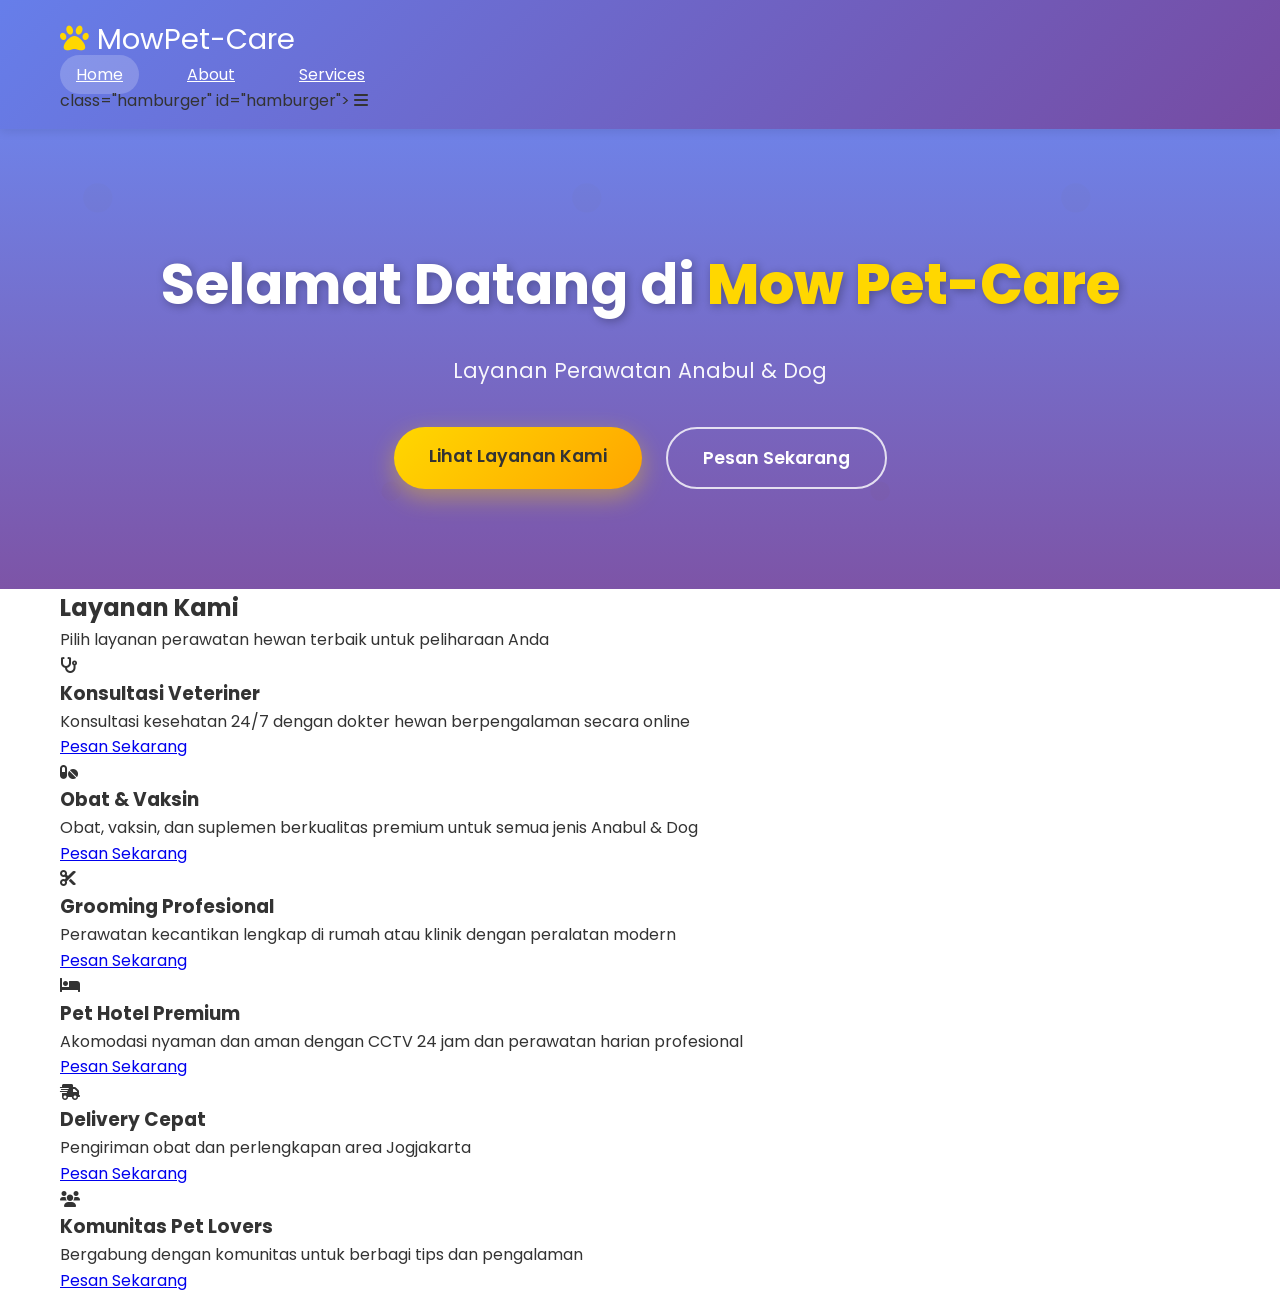
==== index.html @ 8f190b65 "index" ====
<!DOCTYPE html>
<html lang="id">
<head>
    <meta charset="UTF-8">
    <meta name="viewport" content="width=device-width, initial-scale=1.0">
    <title>Mow Pet-Care Jogjakarta</title>
    <link rel="stylesheet" href="style.css">
    <link href="https://cdnjs.cloudflare.com/ajax/libs/font-awesome/6.0.0/css/all.min.css" rel="stylesheet">
    <link href="https://fonts.googleapis.com/css2?family=Poppins:wght@300;400;500;600;700&display=swap" rel="stylesheet">
</head>
    <script src="script.js"></script>
    
<body>
    <header>
        <nav class="container">
            <a href="index.html" class="logo">
                <i class="fas fa-paw"></i>MowPet-Care
            </a>
            <ul class="nav-menu">
                <li><a href="index.html" class="nav-link active">Home</a></li>
                <li><a href="about.html" class="nav-link">About</a></li>
                <li><a href="contact.html" class="nav-link">Services</a></li>
            </ul>
            <div> class="hamburger" id="hamburger">
                <i class="fas fa-bars"></i>
            </div>
        </nav>
    </header>

    <main>
         <section class="hero">
            <div class="container">
                <h1>Selamat Datang di <span>Mow Pet-Care</span></h1>
                <p>Layanan Perawatan Anabul & Dog</p>
                <div class="hero-buttons">
                    <a href="#services" class="btn btn-primary">Lihat Layanan Kami</a>
                    <a href="contact.html" class="btn btn-secondary">Pesan Sekarang</a>
                </div>
            </div>
        </section>

        <section id="services" class="services-section">
            <div class="container">
                <div class="section-header">
                    <h2>Layanan <span>Kami</span></h2>
                    <p>Pilih layanan perawatan hewan terbaik untuk peliharaan Anda</p>
                </div>
            <div class="services-grid">

                <div class="service-card" data-aos="fade-up">
                    <div class="service-icon">
                        <i class="fas fa-stethoscope"></i>
                    </div>
                    <h3>Konsultasi Veteriner</h3>
                    <p>Konsultasi kesehatan 24/7 dengan dokter hewan berpengalaman secara online</p>
                    <a href="contact.html" class="service-link">Pesan Sekarang</a>
                </div>

                <div class="service-card" data-aos="fade-up" data-aos-delay="100">
                    <div class="service-icon">
                        <i class="fas fa-pills"></i>
                    </div>
                    <h3>Obat & Vaksin</h3>
                    <p>Obat, vaksin, dan suplemen berkualitas premium untuk semua jenis Anabul & Dog</p>
                    <a href="contact.html" class="service-link">Pesan Sekarang</a>
                </div>

                <div class="service-card" data-aos="fade-up" data-aos-delay="200">
                    <div class="service-icon">
                        <i class="fas fa-cut"></i>
                    </div>
                    <h3>Grooming Profesional</h3>
                    <p>Perawatan kecantikan lengkap di rumah atau klinik dengan peralatan modern</p>
                    <a href="contact.html" class="service-link">Pesan Sekarang</a>
                </div>

                <div class="service-card" data-aos="fade-up" data-aos-delay="300">
                    <div class="service-icon">
                        <i class="fas fa-bed"></i>
                    </div>
                    <h3>Pet Hotel Premium</h3>
                    <p>Akomodasi nyaman dan aman dengan CCTV 24 jam dan perawatan harian profesional</p>
                    <a href="contact.html" class="service-link">Pesan Sekarang</a>
                </div>

                <div class="service-card" data-aos="fade-up" data-aos-delay="400">
                    <div class="service-icon">
                        <i class="fas fa-shipping-fast"></i>
                    </div>
                    <h3>Delivery Cepat</h3>
                    <p>Pengiriman obat dan perlengkapan area Jogjakarta</p>
                    <a href="contact.html" class="service-link">Pesan Sekarang</a>
                </div>

                <div class="service-card" data-aos="fade-up" data-aos-delay="500">
                    <div class="service-icon">
                        <i class="fas fa-users"></i>
                    </div>
                    <h3>Komunitas Pet Lovers</h3>
                    <p>Bergabung dengan komunitas untuk berbagi tips dan pengalaman</p>
                    <a href="contact.html" class="service-link">Pesan Sekarang</a>
                </div>
            </div>
        </div>
        </section>
    </main>
    <footer></footer>
</body>
</html>
---- style.css ----
* { 
    margin: 0; 
    padding: 0; 
    box-sizing: border-box; 
}
body {
    font-family: 'Poppins', sans-serif;
    line-height: 1.6;
    color: #333;
}
.container {
    max-width: 1200px;
    margin: 0 auto;
    padding: 0 20px;
}

/*header*/
header { 
    background: linear-gradient(135deg, #667eea 0%, #764ba2 100%);
    position: fixed; 
    top: 0;
    width: 100%;
    z-index: 1000;
    padding: 1rem 0;
    box-shadow: 0 2px 10px rgba(0,0,0,0.1);
}
.navbar { 
    display: flex; 
    justify-content: space-between; 
    align-items: center; 
}
.logo { 
    font-size: 1.8rem; 
    color: white; 
    text-decoration: none; 
}
.logo i { 
    color: #FFD700; 
    margin-right: 0.5rem; 
}
.nav-menu { 
    display: 
    flex; 
    list-style: none; 
    gap: 2rem; 
}
.nav-link { 
    color: white; 
    padding: 0.5rem 1rem; 
    border-radius: 
    25px; transition: all 0.3s; 
}
.nav-link:hover, 
.nav-link.active { 
    background: rgba(255,255,255,0.2); 
    transform: translateY(-2px); 
}
.hamburger { 
    display: none; 
    font-size: 1.5rem; 
    cursor: pointer; 
    color: white; 
}

/*main*/
main {
    margin-top: 100px;
    min-height: calc(100vh - 200px);
}

/*responsif*/
@media (max-width: 768px) {
    .hamburger {
        display: block !important;
    }
    .nav-menu {
        position: fixed;
        left: -100%;
        top: 80px;
        flex-direction: column;
        width: 100%;
        background: rgba(102, 126, 234, 0.98);
        padding: 2rem 0;
        transition: left 0.3s ease;
        box-shadow: 0 10px 30px rgba(0,0,0,0.2);
    }
    .nav-menu.active {
        left: 0;
    }
}

/*laman depan*/
.hero {
    background: linear-gradient(rgba(102, 126, 234, 0.95), rgba(118, 75, 162, 0.95)),
                url('data:image/svg+xml,<svg xmlns="http://www.w3.org/2000/svg" viewBox="0 0 100 100"><circle cx="20" cy="20" r="3" fill="%23FFD700" opacity="0.4"/><circle cx="80" cy="80" r="2" fill="%23FFD700" opacity="0.4"/></svg>');
    padding: 140px 0 100px;
    color: white;
    text-align: center;
    position: relative;
    overflow: hidden;
}
.hero h1 {
    font-size: 3.5rem;
    margin-bottom: 1.5rem;
    font-weight: 700;
    text-shadow: 2px 2px 10px rgba(0,0,0,0.3);
}
.hero h1 span { color: #FFD700; font-weight: 800; }
.hero p {
    font-size: 1.3rem;
    margin-bottom: 2.5rem;
    opacity: 0.95;
    max-width: 600px;
    margin-left: auto;
    margin-right: auto;
}
.hero-buttons {
    display: flex;
    gap: 1.5rem;
    justify-content: center;
    flex-wrap: wrap;
}
.btn {
    display: inline-block;
    padding: 15px 35px;
    border-radius: 50px;
    font-weight: 600;
    font-size: 1.1rem;
    text-decoration: none;
    transition: all 0.3s cubic-bezier(0.4, 0, 0.2, 1);
    border: none;
    cursor: pointer;
}
.btn-primary {
    background: linear-gradient(135deg, #FFD700, #FFA500);
    color: #333;
    box-shadow: 0 8px 25px rgba(255, 215, 0, 0.4);
}
.btn-primary:hover {
    transform: translateY(-4px);
    box-shadow: 0 15px 35px rgba(255, 215, 0, 0.6);
}
.btn-secondary {
    background: transparent;
    color: white;
    border: 2px solid rgba(255, 255, 255, 0.8);
}
.btn-secondary:hover {
    background: rgba(255, 255, 255, 0.15);
    transform: translateY(-2px);
}
.services-placeholder {
    padding: 80px 0;
    text-align: center;
}
.services-placeholder h2 {
    font-size: 2.5rem;
    color: #666;
}
@media (max-width: 768px) {
    .hero { padding: 120px 0 80px; }
    .hero h1 { font-size: 2.5rem; }
    .hero p { font-size: 1.1rem; }
    .hero-buttons { flex-direction: column; align-items: center; }
    .btn { width: 100%; max-width: 280px; }
}
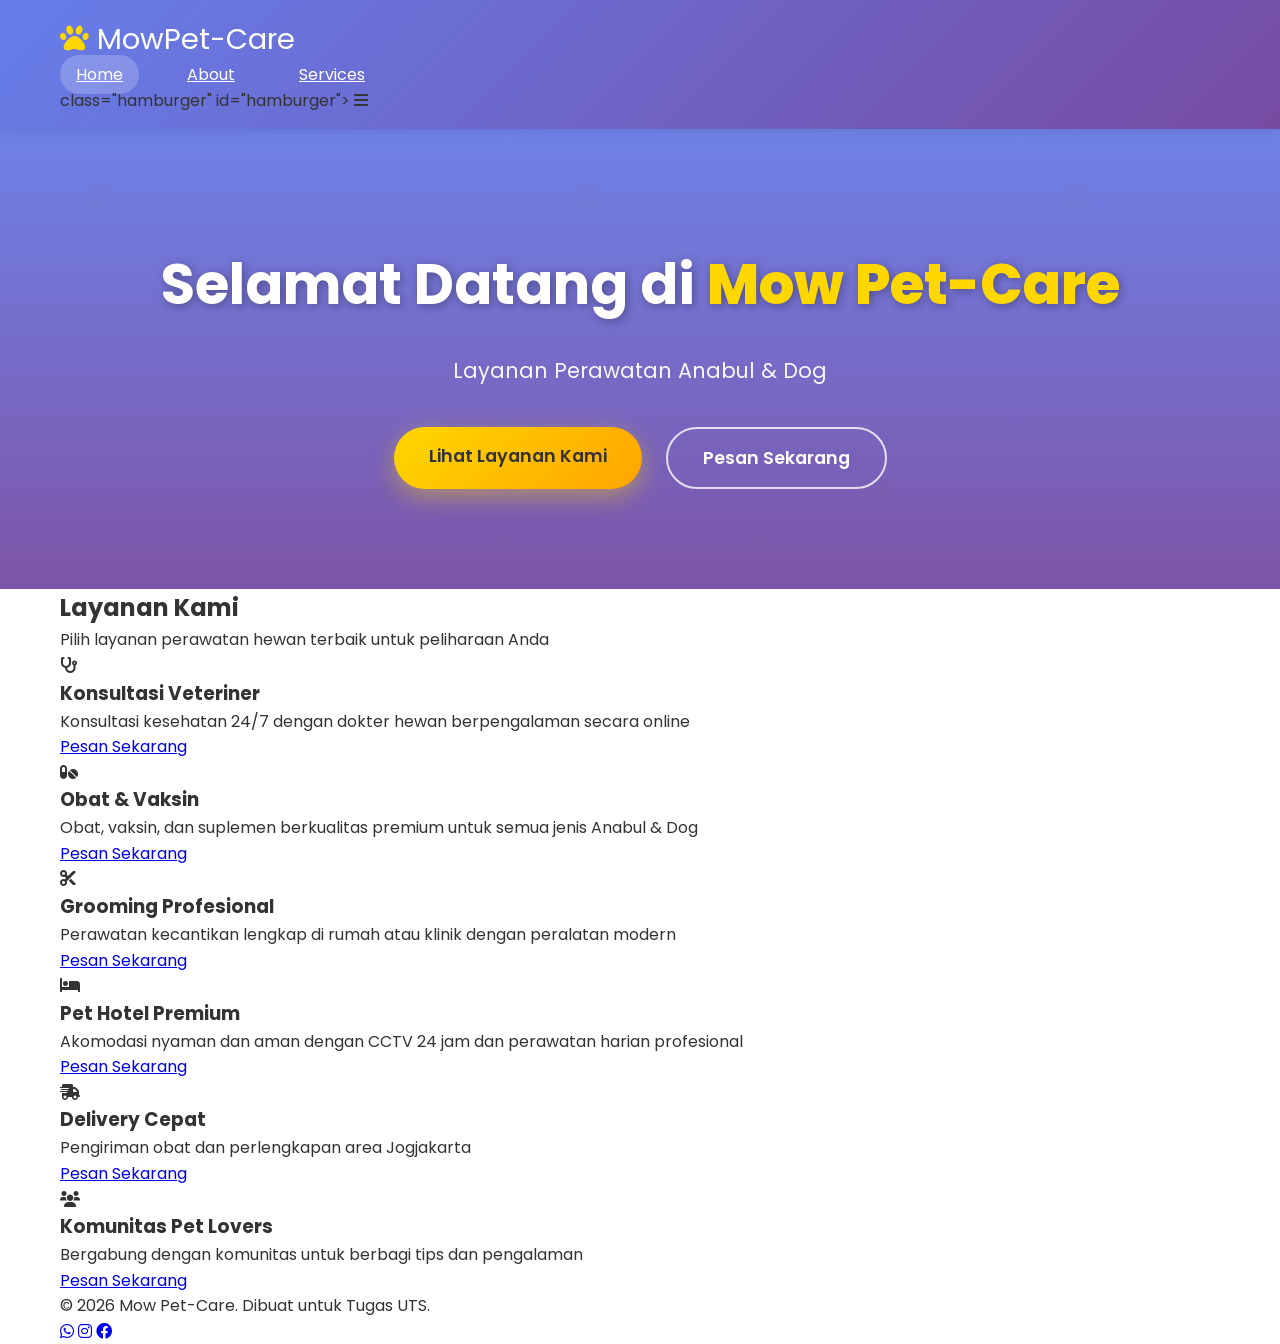
==== commit e61af9a0: "index final" ====
--- a/index.html
+++ b/index.html
@@ -104,6 +104,15 @@
         </div>
         </section>
     </main>
-    <footer></footer>
+    <footer>
+        <div class="container footer-content">
+            <p>&copy; 2026 Mow Pet-Care. Dibuat untuk Tugas UTS.</p>
+            <div class="social-links">
+                <a href="#"><i class="fab fa-whatsapp"></i></a>
+                <a href="#"><i class="fab fa-instagram"></i></a>
+                <a href="#"><i class="fab fa-facebook"></i></a>
+            </div>
+        </div>
+    </footer>
 </body>
 </html>
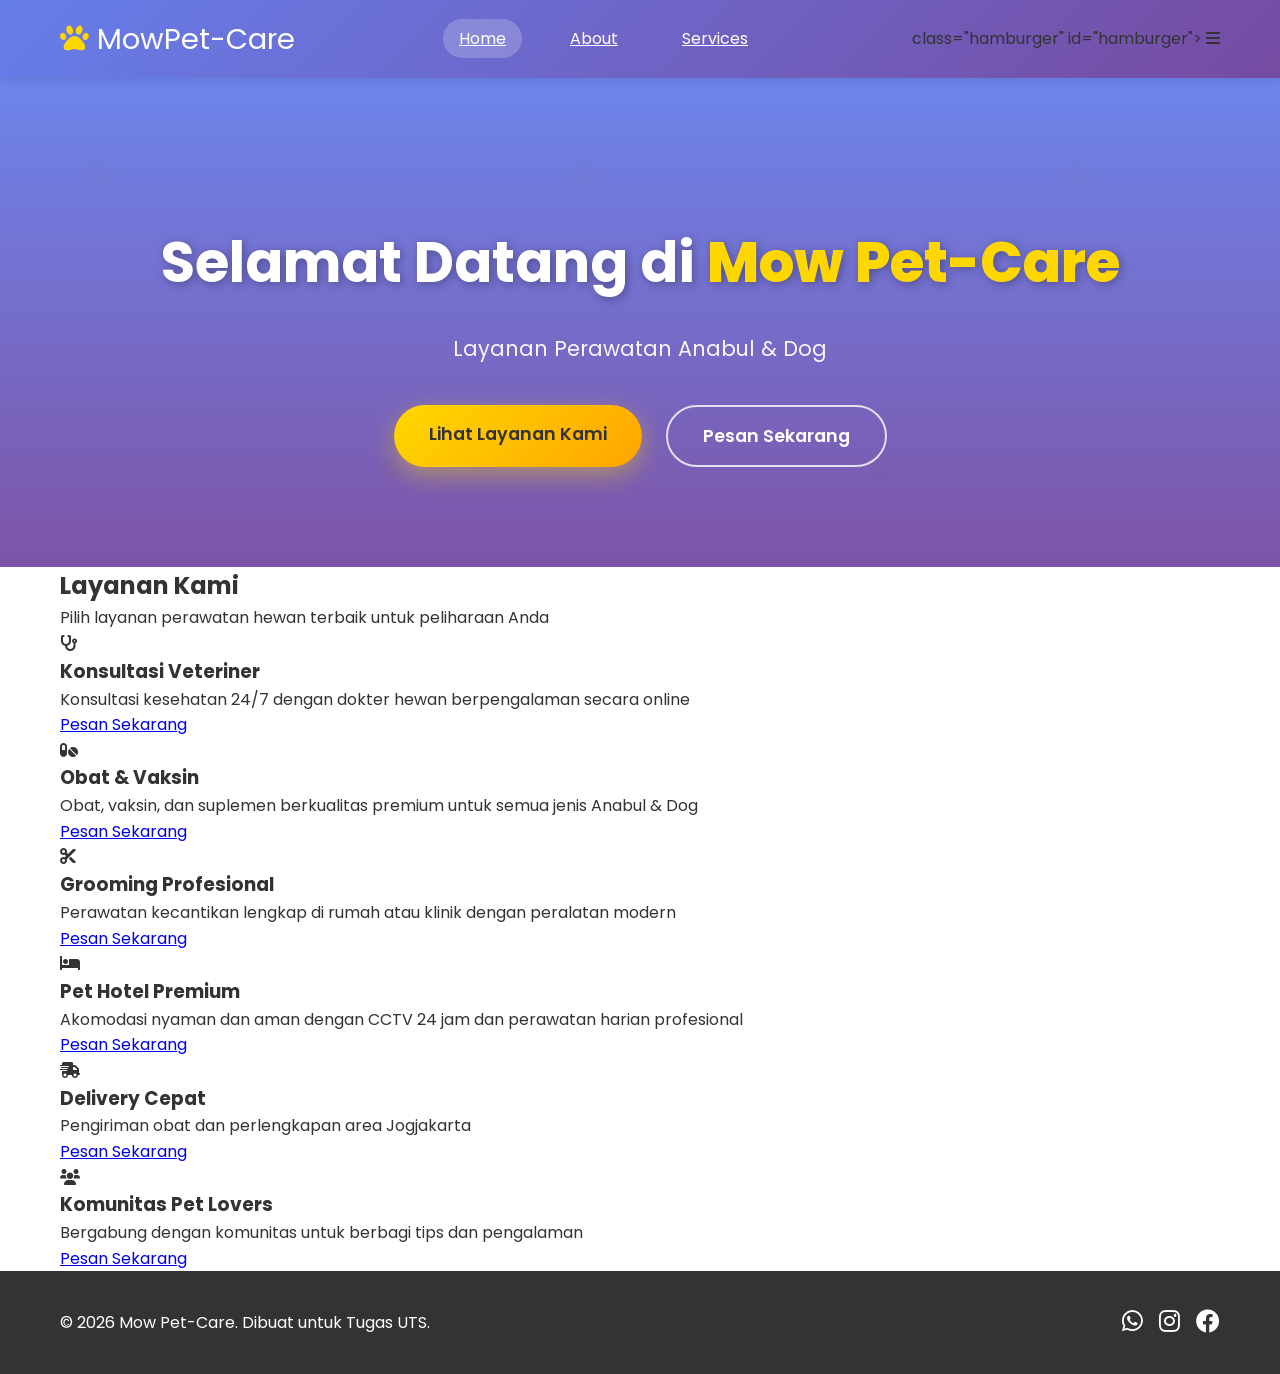
==== commit 43a9d74b: "update js link html+css" ====
--- a/index.html
+++ b/index.html
@@ -8,15 +8,14 @@
     <link href="https://cdnjs.cloudflare.com/ajax/libs/font-awesome/6.0.0/css/all.min.css" rel="stylesheet">
     <link href="https://fonts.googleapis.com/css2?family=Poppins:wght@300;400;500;600;700&display=swap" rel="stylesheet">
 </head>
-    <script src="script.js"></script>
-    
+    <script src="script.js"></script>    
 <body>
     <header>
         <nav class="container">
             <a href="index.html" class="logo">
                 <i class="fas fa-paw"></i>MowPet-Care
             </a>
-            <ul class="nav-menu">
+            <ul class="nav-menu" id="navMenu">
                 <li><a href="index.html" class="nav-link active">Home</a></li>
                 <li><a href="about.html" class="nav-link">About</a></li>
                 <li><a href="contact.html" class="nav-link">Services</a></li>
@@ -114,5 +113,6 @@
             </div>
         </div>
     </footer>
+    <script src="script.js"></script>
 </body>
 </html>
--- a/style.css
+++ b/style.css
@@ -17,14 +17,14 @@
 /*header*/
 header { 
     background: linear-gradient(135deg, #667eea 0%, #764ba2 100%);
-    position: fixed; 
+    position: sticky; 
     top: 0;
     width: 100%;
     z-index: 1000;
     padding: 1rem 0;
     box-shadow: 0 2px 10px rgba(0,0,0,0.1);
 }
-.navbar { 
+nav { 
     display: flex; 
     justify-content: space-between; 
     align-items: center; 
@@ -39,8 +39,7 @@
     margin-right: 0.5rem; 
 }
 .nav-menu { 
-    display: 
-    flex; 
+    display: flex; 
     list-style: none; 
     gap: 2rem; 
 }
@@ -55,23 +54,216 @@
     background: rgba(255,255,255,0.2); 
     transform: translateY(-2px); 
 }
-.hamburger { 
-    display: none; 
-    font-size: 1.5rem; 
-    cursor: pointer; 
-    color: white; 
+
+.hamburger {
+    display: none;
+    color: white;
+    font-size: 1.8rem;
+    cursor: pointer;
 }
 
 /*main*/
 main {
-    margin-top: 100px;
+    margin-top: 0;
     min-height: calc(100vh - 200px);
+}
+
+/*laman depan*/
+.hero {
+    background: linear-gradient(rgba(102, 126, 234, 0.95), rgba(118, 75, 162, 0.95)),
+                url('data:image/svg+xml,<svg xmlns="http://www.w3.org/2000/svg" viewBox="0 0 100 100"><circle cx="20" cy="20" r="3" fill="%23FFD700" opacity="0.4"/><circle cx="80" cy="80" r="2" fill="%23FFD700" opacity="0.4"/></svg>');
+    padding: 140px 0 100px;
+    color: white;
+    text-align: center;
+    position: relative;
+    overflow: hidden;
+}
+.hero h1 {
+    font-size: clamp(2rem, 8vw, 3.5rem);
+    margin-bottom: 1.5rem;
+    font-weight: 700;
+    text-shadow: 2px 2px 10px rgba(0,0,0,0.3);
+}
+.hero h1 span { color: #FFD700; font-weight: 800; }
+.hero p {
+    font-size: 1.3rem;
+    margin-bottom: 2.5rem;
+    opacity: 0.95;
+    max-width: 600px;
+    margin-left: auto;
+    margin-right: auto;
+}
+.hero-buttons {
+    display: flex;
+    gap: 1.5rem;
+    justify-content: center;
+    flex-wrap: wrap;
+}
+.btn {
+    display: inline-block;
+    padding: 15px 35px;
+    border-radius: 50px;
+    font-weight: 600;
+    font-size: 1.1rem;
+    text-decoration: none;
+    transition: all 0.3s cubic-bezier(0.4, 0, 0.2, 1);
+    border: none;
+    cursor: pointer;
+}
+.btn-primary {
+    background: linear-gradient(135deg, #FFD700, #FFA500);
+    color: #333;
+    box-shadow: 0 8px 25px rgba(255, 215, 0, 0.4);
+}
+.btn-primary:hover {
+    transform: translateY(-4px);
+    box-shadow: 0 15px 35px rgba(255, 215, 0, 0.6);
+}
+.btn-secondary {
+    background: transparent;
+    color: white;
+    border: 2px solid rgba(255, 255, 255, 0.8);
+}
+.btn-secondary:hover {
+    background: rgba(255, 255, 255, 0.15);
+    transform: translateY(-2px);
+}
+.services-placeholder {
+    padding: 80px 0;
+    text-align: center;
+}
+.services-placeholder h2 {
+    font-size: 2.5rem;
+    color: #666;
+}
+@media (max-width: 768px) {
+    .hero { padding: 120px 0 80px; }
+    .hero h1 { font-size: 2.5rem; }
+    .hero p { font-size: 1.1rem; }
+    .hero-buttons { flex-direction: column; align-items: center; }
+    .btn { width: 100%; max-width: 280px; }
+}
+
+/*laman about*/
+.about-hero {
+    padding: 120px 0 80px;
+    background: linear-gradient(135deg, #f093fb 0%, #f5576c 100%);
+    color: white;
+    text-align: center;
+}
+.profile-section {
+    display: grid;
+    grid-template-columns: 1fr 2fr;
+    gap: 4rem;
+    padding: 80px 0;
+    align-items: center;
+}
+.profile-img {
+    max-width: 100%;
+    width: 280px;
+    height: 280px;
+    background: linear-gradient(135deg, #667eea, #764ba2);
+    border-radius: 50%;
+    margin: 0 auto;
+    display: flex;
+    align-items: center;
+    justify-content: center;
+    font-size: 4rem;
+    color: white;
+    animation: pulse 2s infinite;
+}
+@keyframes pulse {
+    0% { transform: scale(1); }
+    50% { transform: scale(1.05); }
+    100% { transform: scale(1); }
+}
+.profile-info h2 {
+    font-size: 2.5rem;
+    margin-bottom: 1rem;
+    color: #333;
+}
+.profile-info p {
+    font-size: 1.2rem;
+    margin-bottom: 1.5rem;
+    color: #666;
+}
+.stats {
+    display: flex;
+    gap: 3rem;
+    margin-top: 2rem;
+}
+.stat {
+    text-align: center;
+}
+.stat h3 {
+    font-size: 2rem;
+    color: #4A90E2;
+}
+
+/*laman contact*/
+.contact-hero {
+    padding: 120px 0 80px;
+    background: linear-gradient(135deg, #4facfe 0%, #00f2fe 100%);
+    color: white;
+    text-align: center;
+}
+.contact-content {
+    display: grid;
+    grid-template-columns: 1fr 1fr;
+    gap: 4rem;
+    padding: 80px 0;
+}
+.contact-info {
+    display: flex;
+    flex-direction: column;
+    gap: 2rem;
+}
+.contact-item {
+    display: flex;
+    align-items: center;
+    gap: 1rem;
+    padding: 1.5rem;
+    background: white;
+    border-radius: 15px;
+    box-shadow: 0 5px 15px rgba(0,0,0,0.1);
+}
+.contact-item i {
+    font-size: 2rem;
+    color: #4A90E2;
+    width: 50px;
+}
+
+/*footer*/
+footer {
+    background: #333;
+    color: white;
+    text-align: center;
+    padding: 2rem 0;
+}
+.footer-content {
+    display: flex;
+    justify-content: space-between;
+    align-items: center;
+    flex-wrap: wrap;
+    gap: 1rem;
+}
+.social-links {
+    display: flex;
+    gap: 1rem;
+}
+.social-links a {
+    color: white;
+    font-size: 1.5rem;
+    transition: color 0.3s ease;
+}
+.social-links a:hover {
+    color: #FFD700;
 }
 
 /*responsif*/
 @media (max-width: 768px) {
     .hamburger {
-        display: block !important;
+        display: block;
     }
     .nav-menu {
         position: fixed;
@@ -83,84 +275,47 @@
         padding: 2rem 0;
         transition: left 0.3s ease;
         box-shadow: 0 10px 30px rgba(0,0,0,0.2);
+        z-index: 1001;
     }
     .nav-menu.active {
         left: 0;
     }
-}
-
-/*laman depan*/
-.hero {
-    background: linear-gradient(rgba(102, 126, 234, 0.95), rgba(118, 75, 162, 0.95)),
-                url('data:image/svg+xml,<svg xmlns="http://www.w3.org/2000/svg" viewBox="0 0 100 100"><circle cx="20" cy="20" r="3" fill="%23FFD700" opacity="0.4"/><circle cx="80" cy="80" r="2" fill="%23FFD700" opacity="0.4"/></svg>');
-    padding: 140px 0 100px;
-    color: white;
-    text-align: center;
-    position: relative;
-    overflow: hidden;
-}
-.hero h1 {
-    font-size: 3.5rem;
-    margin-bottom: 1.5rem;
-    font-weight: 700;
-    text-shadow: 2px 2px 10px rgba(0,0,0,0.3);
-}
-.hero h1 span { color: #FFD700; font-weight: 800; }
-.hero p {
-    font-size: 1.3rem;
-    margin-bottom: 2.5rem;
-    opacity: 0.95;
-    max-width: 600px;
-    margin-left: auto;
-    margin-right: auto;
-}
-.hero-buttons {
-    display: flex;
-    gap: 1.5rem;
-    justify-content: center;
-    flex-wrap: wrap;
-}
-.btn {
-    display: inline-block;
-    padding: 15px 35px;
-    border-radius: 50px;
-    font-weight: 600;
-    font-size: 1.1rem;
-    text-decoration: none;
-    transition: all 0.3s cubic-bezier(0.4, 0, 0.2, 1);
-    border: none;
-    cursor: pointer;
-}
-.btn-primary {
-    background: linear-gradient(135deg, #FFD700, #FFA500);
-    color: #333;
-    box-shadow: 0 8px 25px rgba(255, 215, 0, 0.4);
-}
-.btn-primary:hover {
-    transform: translateY(-4px);
-    box-shadow: 0 15px 35px rgba(255, 215, 0, 0.6);
-}
-.btn-secondary {
-    background: transparent;
-    color: white;
-    border: 2px solid rgba(255, 255, 255, 0.8);
-}
-.btn-secondary:hover {
-    background: rgba(255, 255, 255, 0.15);
-    transform: translateY(-2px);
-}
-.services-placeholder {
-    padding: 80px 0;
-    text-align: center;
-}
-.services-placeholder h2 {
-    font-size: 2.5rem;
-    color: #666;
-}
-@media (max-width: 768px) {
-    .hero { padding: 120px 0 80px; }
-    .hero h1 { font-size: 2.5rem; }
-    .hero p { font-size: 1.1rem; }
-    .hero-buttons { flex-direction: column; align-items: center; }
-    .btn { width: 100%; max-width: 280px; }
+    .hamburger {
+        display: block;
+        font-size: 1.5rem;
+    }
+    .hero h1,
+    .about-hero h1,
+    .contact-hero h1 {
+        font-size: 2.5rem;
+    }
+    
+    .profile-section {
+        grid-template-columns: 1fr;
+        text-align: center;
+    }
+    
+    .contact-content {
+        grid-template-columns: 1fr;
+    }
+    
+    .stats {
+        justify-content: center;
+    }
+    
+    .footer-content {
+        flex-direction: column;
+        text-align: center;
+    }
+}
+@media (max-width: 480px) {
+    .hero h1,
+    .about-hero h1,
+    .contact-hero h1 {
+        font-size: 2rem;
+    }
+    
+    main {
+        margin-top: 120px;
+    }
 }
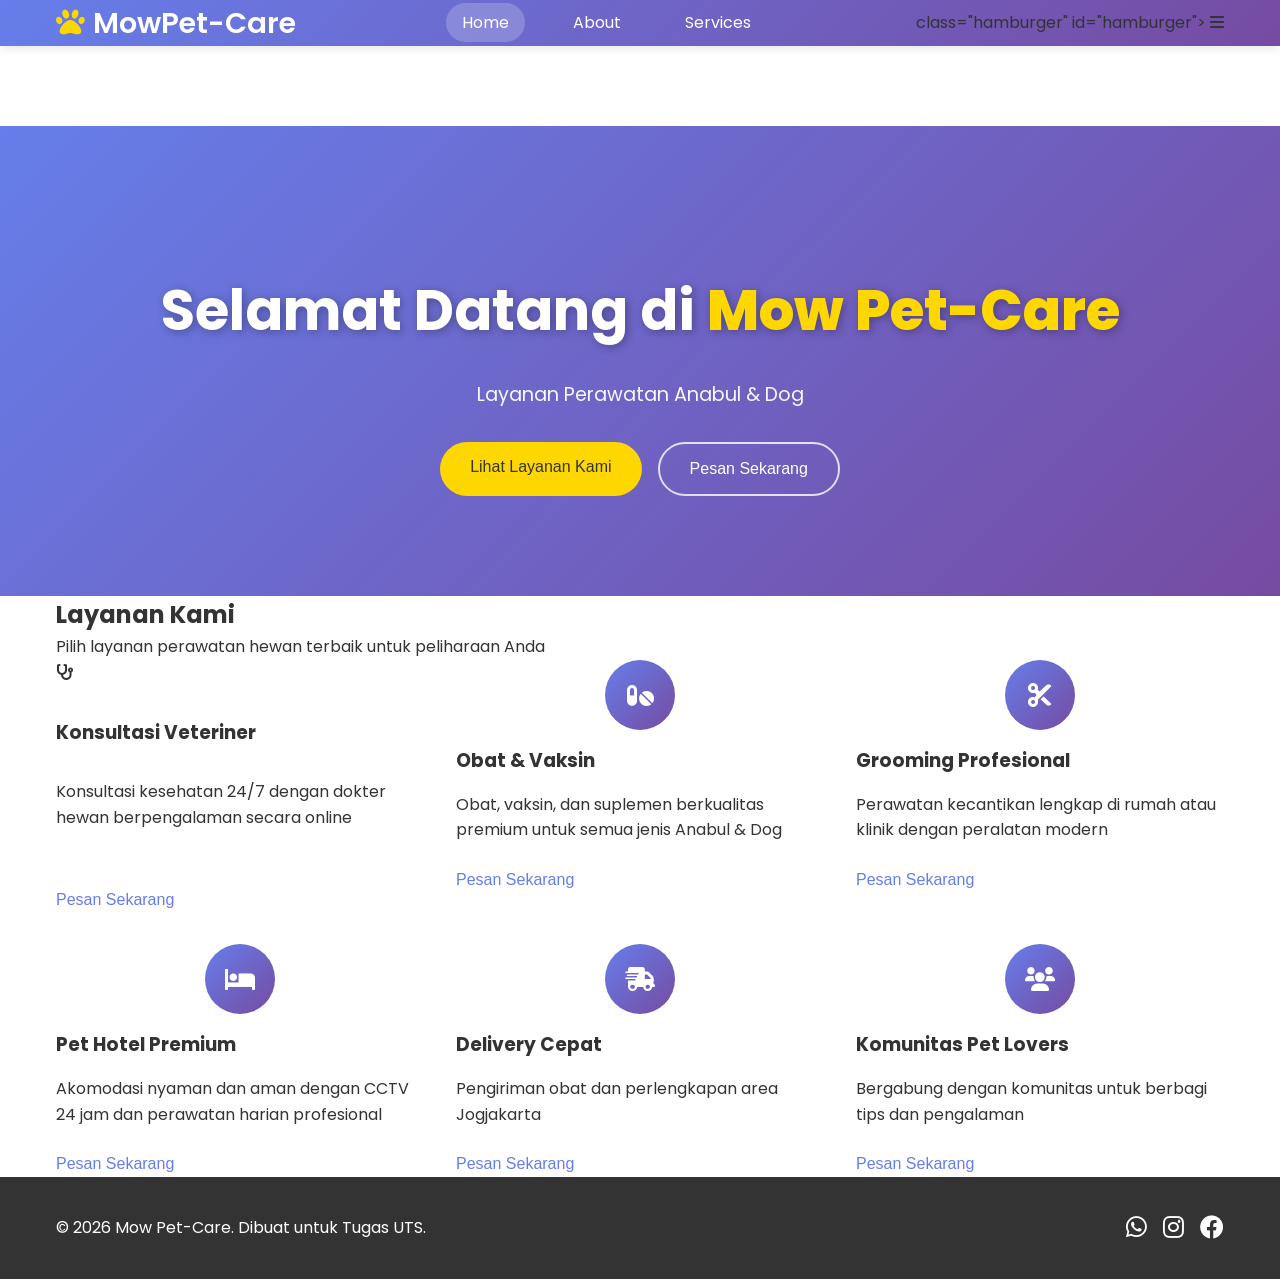
==== commit 1a13bb16: "update all" ====
--- a/index.html
+++ b/index.html
@@ -8,7 +8,7 @@
     <link href="https://cdnjs.cloudflare.com/ajax/libs/font-awesome/6.0.0/css/all.min.css" rel="stylesheet">
     <link href="https://fonts.googleapis.com/css2?family=Poppins:wght@300;400;500;600;700&display=swap" rel="stylesheet">
 </head>
-    <script src="script.js"></script>    
+ 
 <body>
     <header>
         <nav class="container">
@@ -46,8 +46,8 @@
                 </div>
             <div class="services-grid">
 
-                <div class="service-card" data-aos="fade-up">
-                    <div class="service-icon">
+                <div class="services-grid" data-aos="fade-up">
+                    <div class="service-card">
                         <i class="fas fa-stethoscope"></i>
                     </div>
                     <h3>Konsultasi Veteriner</h3>
@@ -73,7 +73,7 @@
                     <a href="contact.html" class="service-link">Pesan Sekarang</a>
                 </div>
 
-                <div class="service-card" data-aos="fade-up" data-aos-delay="300">
+                <div class="service-card">
                     <div class="service-icon">
                         <i class="fas fa-bed"></i>
                     </div>
@@ -82,7 +82,7 @@
                     <a href="contact.html" class="service-link">Pesan Sekarang</a>
                 </div>
 
-                <div class="service-card" data-aos="fade-up" data-aos-delay="400">
+                <div class="service-card">
                     <div class="service-icon">
                         <i class="fas fa-shipping-fast"></i>
                     </div>
@@ -91,7 +91,7 @@
                     <a href="contact.html" class="service-link">Pesan Sekarang</a>
                 </div>
 
-                <div class="service-card" data-aos="fade-up" data-aos-delay="500">
+                <div class="service-card">
                     <div class="service-icon">
                         <i class="fas fa-users"></i>
                     </div>
@@ -113,6 +113,7 @@
             </div>
         </div>
     </footer>
+
     <script src="script.js"></script>
 </body>
 </html>
--- a/style.css
+++ b/style.css
@@ -11,7 +11,7 @@
 .container {
     max-width: 1200px;
     margin: 0 auto;
-    padding: 0 20px;
+    padding: 0 1rem;
 }
 
 /*header*/
@@ -21,18 +21,19 @@
     top: 0;
     width: 100%;
     z-index: 1000;
-    padding: 1rem 0;
     box-shadow: 0 2px 10px rgba(0,0,0,0.1);
 }
 nav { 
     display: flex; 
     justify-content: space-between; 
-    align-items: center; 
+    align-items: center;
+    padding: 1rem 0;
 }
 .logo { 
     font-size: 1.8rem; 
     color: white; 
-    text-decoration: none; 
+    text-decoration: none;
+    font-weight: 600;
 }
 .logo i { 
     color: #FFD700; 
@@ -44,34 +45,32 @@
     gap: 2rem; 
 }
 .nav-link { 
-    color: white; 
+    color: white;
+    text-decoration: none;
     padding: 0.5rem 1rem; 
-    border-radius: 
-    25px; transition: all 0.3s; 
+    border-radius: 25px; 
+    transition: background 0.3s; 
 }
 .nav-link:hover, 
 .nav-link.active { 
-    background: rgba(255,255,255,0.2); 
-    transform: translateY(-2px); 
+    background: rgba(255,255,255,0.2);
 }
 
 .hamburger {
     display: none;
     color: white;
-    font-size: 1.8rem;
+    font-size: 1.5rem;
     cursor: pointer;
 }
 
 /*main*/
 main {
-    margin-top: 0;
-    min-height: calc(100vh - 200px);
+    margin-top: 80px;
 }
 
 /*laman depan*/
 .hero {
-    background: linear-gradient(rgba(102, 126, 234, 0.95), rgba(118, 75, 162, 0.95)),
-                url('data:image/svg+xml,<svg xmlns="http://www.w3.org/2000/svg" viewBox="0 0 100 100"><circle cx="20" cy="20" r="3" fill="%23FFD700" opacity="0.4"/><circle cx="80" cy="80" r="2" fill="%23FFD700" opacity="0.4"/></svg>');
+    background: linear-gradient(135deg, #667eea 0%, #764ba2 100%);
     padding: 140px 0 100px;
     color: white;
     text-align: center;
@@ -86,8 +85,8 @@
 }
 .hero h1 span { color: #FFD700; font-weight: 800; }
 .hero p {
-    font-size: 1.3rem;
-    margin-bottom: 2.5rem;
+    font-size: 1.2rem;
+    margin-bottom: 2rem;
     opacity: 0.95;
     max-width: 600px;
     margin-left: auto;
@@ -95,29 +94,27 @@
 }
 .hero-buttons {
     display: flex;
-    gap: 1.5rem;
+    gap: 1rem;
     justify-content: center;
     flex-wrap: wrap;
 }
 .btn {
     display: inline-block;
-    padding: 15px 35px;
-    border-radius: 50px;
-    font-weight: 600;
-    font-size: 1.1rem;
+    padding: 12px 30px;
+    border-radius: 30px;
+    font-weight: 500;
     text-decoration: none;
     transition: all 0.3s cubic-bezier(0.4, 0, 0.2, 1);
     border: none;
     cursor: pointer;
 }
 .btn-primary {
-    background: linear-gradient(135deg, #FFD700, #FFA500);
+    background:#FFD700;
     color: #333;
-    box-shadow: 0 8px 25px rgba(255, 215, 0, 0.4);
 }
 .btn-primary:hover {
-    transform: translateY(-4px);
-    box-shadow: 0 15px 35px rgba(255, 215, 0, 0.6);
+    background: #FFA500;
+    transform: translateY(-2px);
 }
 .btn-secondary {
     background: transparent;
@@ -126,7 +123,7 @@
 }
 .btn-secondary:hover {
     background: rgba(255, 255, 255, 0.15);
-    transform: translateY(-2px);
+    color: #333;
 }
 .services-placeholder {
     padding: 80px 0;
@@ -134,14 +131,56 @@
 }
 .services-placeholder h2 {
     font-size: 2.5rem;
-    color: #666;
-}
-@media (max-width: 768px) {
-    .hero { padding: 120px 0 80px; }
-    .hero h1 { font-size: 2.5rem; }
-    .hero p { font-size: 1.1rem; }
-    .hero-buttons { flex-direction: column; align-items: center; }
-    .btn { width: 100%; max-width: 280px; }
+    margin-bottom: 1rem;
+}
+section-header h2 span {
+    color: #667eea;
+}
+.services-grid {
+    display: grid;
+    grid-template-columns: repeat(auto-fit, minmax(300px, 1fr));
+    gap: 2rem;
+}
+service-card {
+    background: white;
+    padding: 2rem;
+    border-radius: 15px;
+    box-shadow: 0 5px 20px rgba(0,0,0,0.1);
+    text-align: center;
+    transition: box-shadow 0.3s;
+}
+.service-card:hover {
+    box-shadow: 0 10px 30px rgba(0,0,0,0.15);
+}
+
+.service-icon {
+    width: 70px;
+    height: 70px;
+    background: linear-gradient(135deg, #667eea, #764ba2);
+    border-radius: 50%;
+    display: flex;
+    align-items: center;
+    justify-content: center;
+    margin: 0 auto 1rem;
+    color: white;
+    font-size: 1.5rem;
+}
+
+.service-card h3 {
+    margin-bottom: 1rem;
+    color: #333;
+}
+
+.service-link {
+    display: inline-block;
+    margin-top: 1.5rem;
+    color: #667eea;
+    text-decoration: none;
+    font-weight: 500;
+}
+
+.service-link:hover {
+    color: #764ba2;
 }
 
 /*laman about*/
@@ -151,53 +190,28 @@
     color: white;
     text-align: center;
 }
-.profile-section {
+.profile-grid {
     display: grid;
     grid-template-columns: 1fr 2fr;
-    gap: 4rem;
+    gap: 3rem;
     padding: 80px 0;
     align-items: center;
 }
 .profile-img {
-    max-width: 100%;
-    width: 280px;
-    height: 280px;
+    width: 250px;
+    height: 250px;
     background: linear-gradient(135deg, #667eea, #764ba2);
     border-radius: 50%;
     margin: 0 auto;
     display: flex;
     align-items: center;
     justify-content: center;
-    font-size: 4rem;
-    color: white;
-    animation: pulse 2s infinite;
-}
-@keyframes pulse {
-    0% { transform: scale(1); }
-    50% { transform: scale(1.05); }
-    100% { transform: scale(1); }
-}
-.profile-info h2 {
-    font-size: 2.5rem;
-    margin-bottom: 1rem;
-    color: #333;
-}
-.profile-info p {
-    font-size: 1.2rem;
-    margin-bottom: 1.5rem;
-    color: #666;
-}
-.stats {
-    display: flex;
-    gap: 3rem;
-    margin-top: 2rem;
-}
-.stat {
-    text-align: center;
-}
-.stat h3 {
-    font-size: 2rem;
-    color: #4A90E2;
+    font-size: 3rem;
+    color: white;
+}
+feature-item h3 {
+    color: #667eea;
+    margin-bottom: 0.5rem;
 }
 
 /*laman contact*/
@@ -207,30 +221,25 @@
     color: white;
     text-align: center;
 }
-.contact-content {
+.contact-grid {
     display: grid;
     grid-template-columns: 1fr 1fr;
-    gap: 4rem;
+    gap: 3rem;
     padding: 80px 0;
 }
-.contact-info {
-    display: flex;
-    flex-direction: column;
-    gap: 2rem;
-}
 .contact-item {
     display: flex;
-    align-items: center;
     gap: 1rem;
     padding: 1.5rem;
     background: white;
-    border-radius: 15px;
+    border-radius: 10px;
     box-shadow: 0 5px 15px rgba(0,0,0,0.1);
+    margin-bottom: 1rem;
 }
 .contact-item i {
-    font-size: 2rem;
+    font-size: 1.5rem;
     color: #4A90E2;
-    width: 50px;
+    width: 40px;
 }
 
 /*footer*/
@@ -262,9 +271,6 @@
 
 /*responsif*/
 @media (max-width: 768px) {
-    .hamburger {
-        display: block;
-    }
     .nav-menu {
         position: fixed;
         left: -100%;
@@ -273,49 +279,37 @@
         width: 100%;
         background: rgba(102, 126, 234, 0.98);
         padding: 2rem 0;
-        transition: left 0.3s ease;
-        box-shadow: 0 10px 30px rgba(0,0,0,0.2);
-        z-index: 1001;
+        transition: left 0.3s;
     }
     .nav-menu.active {
         left: 0;
     }
     .hamburger {
         display: block;
-        font-size: 1.5rem;
     }
     .hero h1,
     .about-hero h1,
     .contact-hero h1 {
-        font-size: 2.5rem;
-    }
-    
-    .profile-section {
+        font-size: 2.rem;
+    }
+    .profile-grid,
+    .contact-grid {
         grid-template-columns: 1fr;
-        text-align: center;
-    }
-    
-    .contact-content {
+        gap: 2rem;
+    }    
+    .hero-buttons {
+        flex-direction: column;
+        align-items: center;
+    }
+    .btn {
+        width: 100%;
+        max-width: 300px;
+    }
+    .services-grid {
         grid-template-columns: 1fr;
     }
-    
-    .stats {
-        justify-content: center;
-    }
-    
     .footer-content {
         flex-direction: column;
         text-align: center;
     }
-}
-@media (max-width: 480px) {
-    .hero h1,
-    .about-hero h1,
-    .contact-hero h1 {
-        font-size: 2rem;
-    }
-    
-    main {
-        margin-top: 120px;
-    }
 }
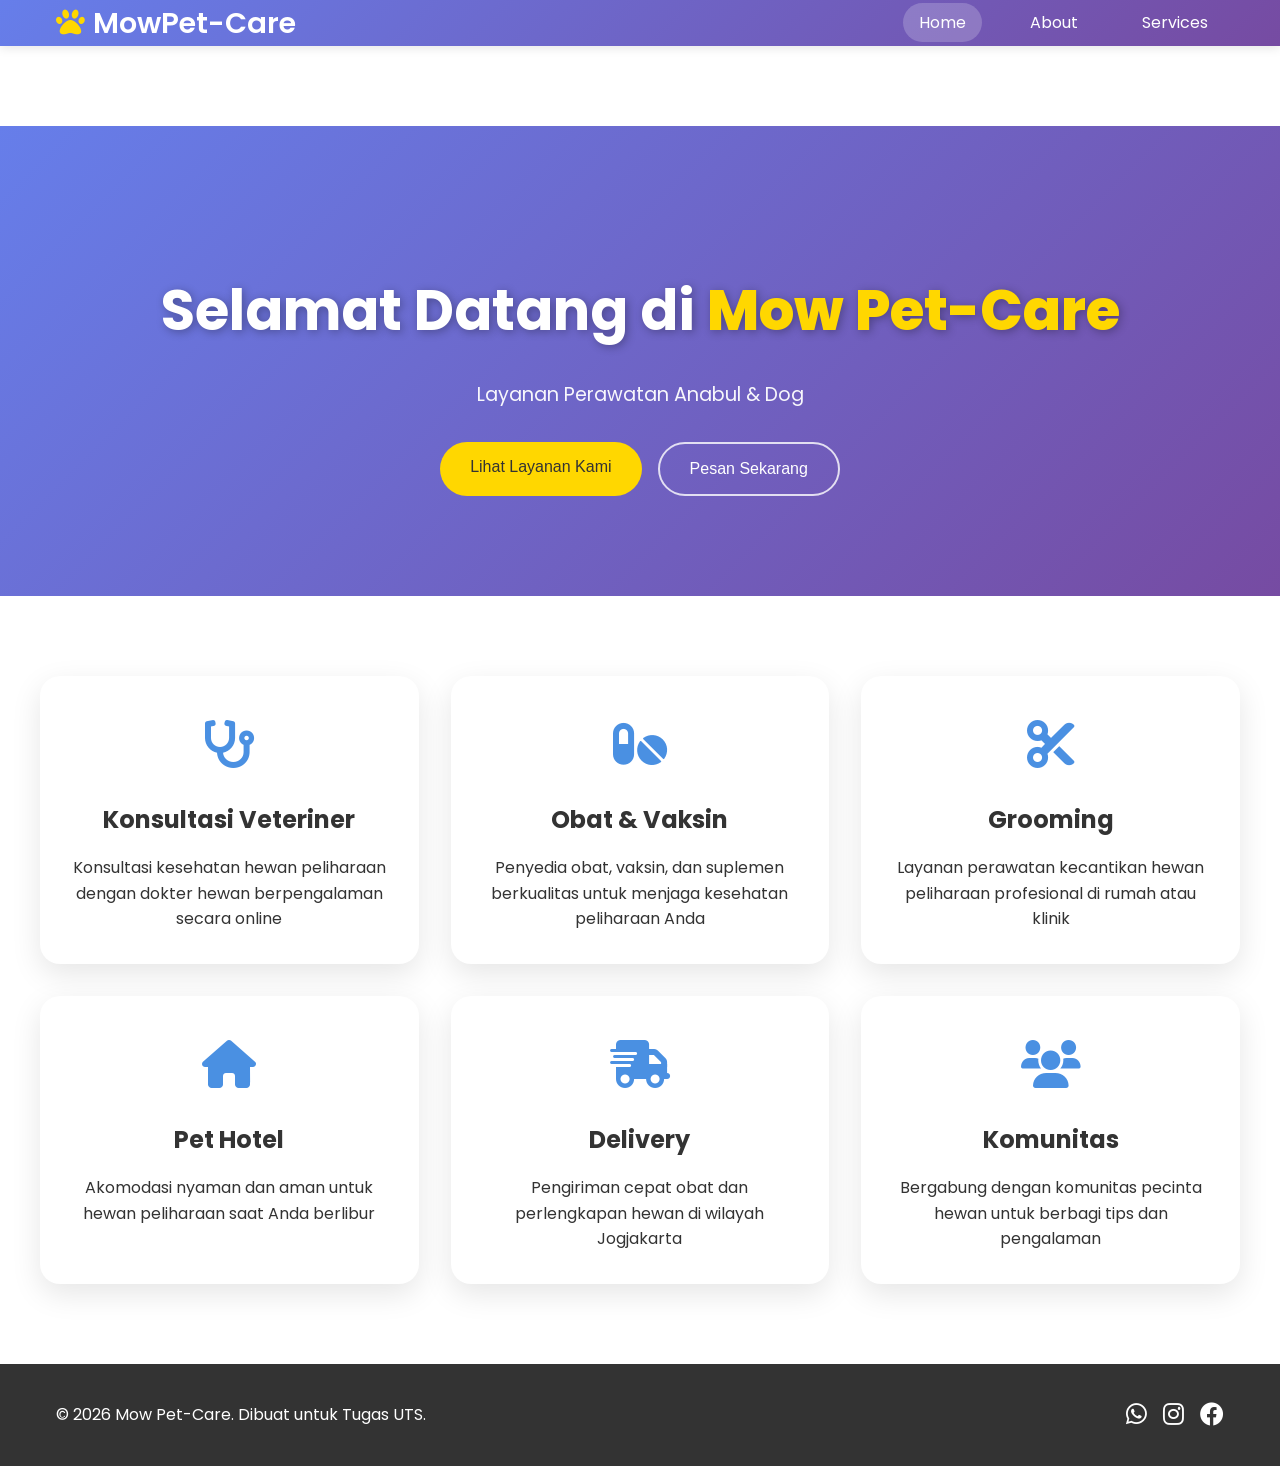
==== commit d1f49cfb: "semoga update terakhir" ====
--- a/index.html
+++ b/index.html
@@ -20,7 +20,7 @@
                 <li><a href="about.html" class="nav-link">About</a></li>
                 <li><a href="contact.html" class="nav-link">Services</a></li>
             </ul>
-            <div> class="hamburger" id="hamburger">
+            <div class="hamburger" id="hamburger">
                 <i class="fas fa-bars"></i>
             </div>
         </nav>
@@ -38,69 +38,49 @@
             </div>
         </section>
 
-        <section id="services" class="services-section">
-            <div class="container">
-                <div class="section-header">
-                    <h2>Layanan <span>Kami</span></h2>
-                    <p>Pilih layanan perawatan hewan terbaik untuk peliharaan Anda</p>
+        <section id="services" class="services-grid container">
+            <div class="service-card">
+                <div class="service-icon">
+                    <i class="fas fa-stethoscope"></i>
                 </div>
-            <div class="services-grid">
-
-                <div class="services-grid" data-aos="fade-up">
-                    <div class="service-card">
-                        <i class="fas fa-stethoscope"></i>
-                    </div>
-                    <h3>Konsultasi Veteriner</h3>
-                    <p>Konsultasi kesehatan 24/7 dengan dokter hewan berpengalaman secara online</p>
-                    <a href="contact.html" class="service-link">Pesan Sekarang</a>
+                <h3>Konsultasi Veteriner</h3>
+                <p>Konsultasi kesehatan hewan peliharaan dengan dokter hewan berpengalaman secara online</p>
+            </div>
+            <div class="service-card">
+                <div class="service-icon">
+                    <i class="fas fa-pills"></i>
                 </div>
-
-                <div class="service-card" data-aos="fade-up" data-aos-delay="100">
-                    <div class="service-icon">
-                        <i class="fas fa-pills"></i>
-                    </div>
-                    <h3>Obat & Vaksin</h3>
-                    <p>Obat, vaksin, dan suplemen berkualitas premium untuk semua jenis Anabul & Dog</p>
-                    <a href="contact.html" class="service-link">Pesan Sekarang</a>
+                <h3>Obat & Vaksin</h3>
+                <p>Penyedia obat, vaksin, dan suplemen berkualitas untuk menjaga kesehatan peliharaan Anda</p>
+            </div>
+            <div class="service-card">
+                <div class="service-icon">
+                    <i class="fas fa-cut"></i>
                 </div>
-
-                <div class="service-card" data-aos="fade-up" data-aos-delay="200">
-                    <div class="service-icon">
-                        <i class="fas fa-cut"></i>
-                    </div>
-                    <h3>Grooming Profesional</h3>
-                    <p>Perawatan kecantikan lengkap di rumah atau klinik dengan peralatan modern</p>
-                    <a href="contact.html" class="service-link">Pesan Sekarang</a>
+                <h3>Grooming</h3>
+                <p>Layanan perawatan kecantikan hewan peliharaan profesional di rumah atau klinik</p>
+            </div>
+            <div class="service-card">
+                <div class="service-icon">
+                    <i class="fas fa-home"></i>
                 </div>
-
-                <div class="service-card">
-                    <div class="service-icon">
-                        <i class="fas fa-bed"></i>
-                    </div>
-                    <h3>Pet Hotel Premium</h3>
-                    <p>Akomodasi nyaman dan aman dengan CCTV 24 jam dan perawatan harian profesional</p>
-                    <a href="contact.html" class="service-link">Pesan Sekarang</a>
+                <h3>Pet Hotel</h3>
+                <p>Akomodasi nyaman dan aman untuk hewan peliharaan saat Anda berlibur</p>
+            </div>
+            <div class="service-card">
+                <div class="service-icon">
+                    <i class="fas fa-shipping-fast"></i>
                 </div>
-
-                <div class="service-card">
-                    <div class="service-icon">
-                        <i class="fas fa-shipping-fast"></i>
-                    </div>
-                    <h3>Delivery Cepat</h3>
-                    <p>Pengiriman obat dan perlengkapan area Jogjakarta</p>
-                    <a href="contact.html" class="service-link">Pesan Sekarang</a>
+                <h3>Delivery</h3>
+                <p>Pengiriman cepat obat dan perlengkapan hewan di wilayah Jogjakarta</p>
+            </div>
+            <div class="service-card">
+                <div class="service-icon">
+                    <i class="fas fa-users"></i>
                 </div>
-
-                <div class="service-card">
-                    <div class="service-icon">
-                        <i class="fas fa-users"></i>
-                    </div>
-                    <h3>Komunitas Pet Lovers</h3>
-                    <p>Bergabung dengan komunitas untuk berbagi tips dan pengalaman</p>
-                    <a href="contact.html" class="service-link">Pesan Sekarang</a>
-                </div>
+                <h3>Komunitas</h3>
+                <p>Bergabung dengan komunitas pecinta hewan untuk berbagi tips dan pengalaman</p>
             </div>
-        </div>
         </section>
     </main>
     <footer>
--- a/style.css
+++ b/style.css
@@ -125,62 +125,37 @@
     background: rgba(255, 255, 255, 0.15);
     color: #333;
 }
-.services-placeholder {
-    padding: 80px 0;
-    text-align: center;
-}
-.services-placeholder h2 {
-    font-size: 2.5rem;
-    margin-bottom: 1rem;
-}
-section-header h2 span {
-    color: #667eea;
-}
 .services-grid {
     display: grid;
     grid-template-columns: repeat(auto-fit, minmax(300px, 1fr));
     gap: 2rem;
-}
-service-card {
+    padding: 80px 0;
+}
+
+.service-card {
     background: white;
     padding: 2rem;
-    border-radius: 15px;
-    box-shadow: 0 5px 20px rgba(0,0,0,0.1);
-    text-align: center;
-    transition: box-shadow 0.3s;
-}
+    border-radius: 20px;
+    box-shadow: 0 10px 30px rgba(0,0,0,0.1);
+    text-align: center;
+    transition: all 0.3s ease;
+}
+
 .service-card:hover {
-    box-shadow: 0 10px 30px rgba(0,0,0,0.15);
+    transform: translateY(-10px);
+    box-shadow: 0 20px 40px rgba(0,0,0,0.15);
 }
 
 .service-icon {
-    width: 70px;
-    height: 70px;
-    background: linear-gradient(135deg, #667eea, #764ba2);
-    border-radius: 50%;
-    display: flex;
-    align-items: center;
-    justify-content: center;
-    margin: 0 auto 1rem;
-    color: white;
-    font-size: 1.5rem;
+    font-size: 3rem;
+    color: #4A90E2;
+    margin-bottom: 1rem;
 }
 
 .service-card h3 {
+    font-size: 1.5rem;
     margin-bottom: 1rem;
     color: #333;
-}
-
-.service-link {
-    display: inline-block;
-    margin-top: 1.5rem;
-    color: #667eea;
-    text-decoration: none;
-    font-weight: 500;
-}
-
-.service-link:hover {
-    color: #764ba2;
 }
 
 /*laman about*/
